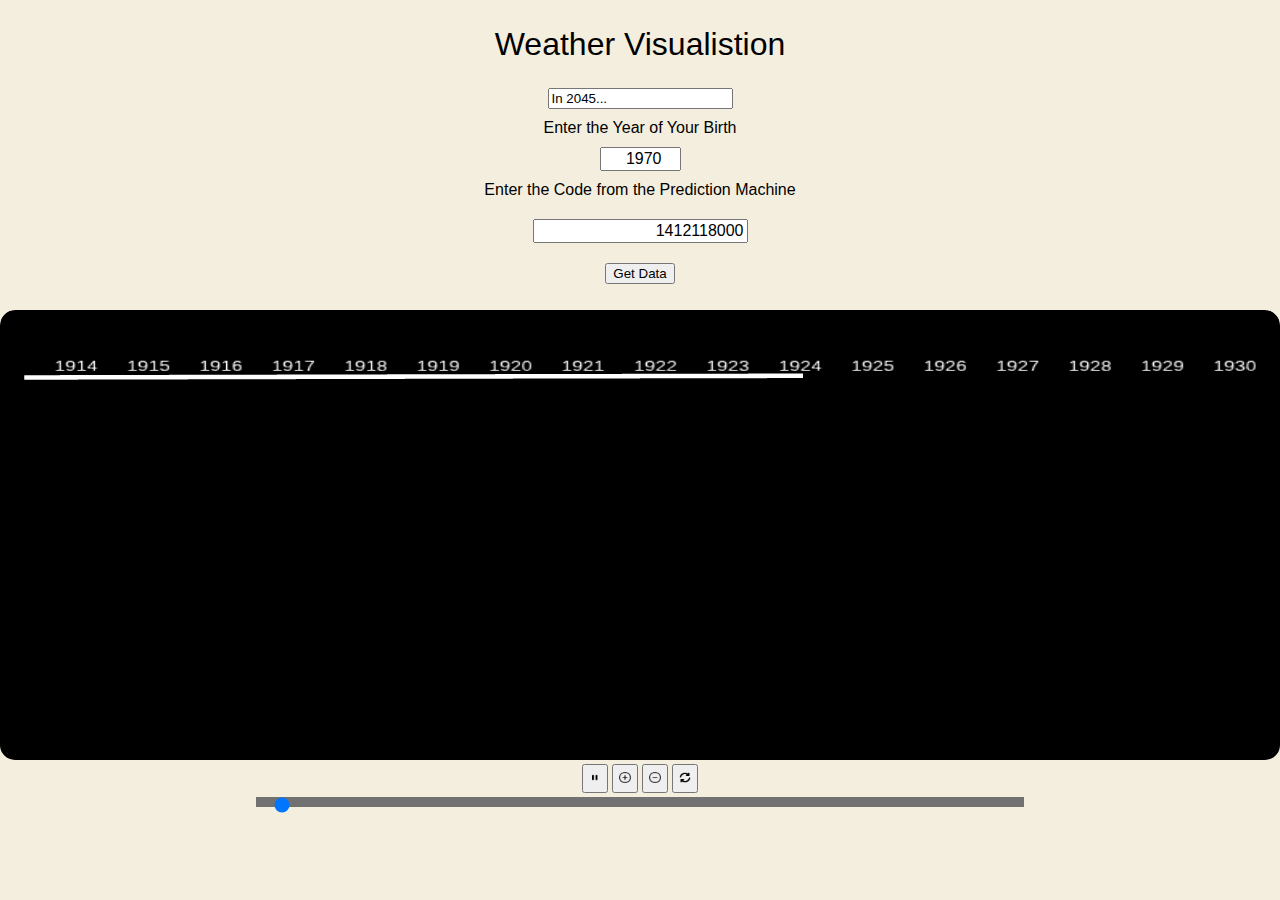
==== index.html @ 683d45dd "New site design" ====
<!DOCTYPE html>
<html>
<head lang="en">
    <meta charset="UTF-8">
    <title>Weather Data</title>

    <script type="text/javascript" src="js/three_v68.js?v=0.68"></script>
    <script type="text/javascript" src="js/jquery-1.9.0.js"></script>
    <script type="text/javascript" src="js/TrackballControls.js"></script>
    <script type="text/javascript" src="js/baseApp.js"></script>

    <script id="vertexShader" type="x-shader/x-vertex">
        varying vec2 vUv;
        void main()
        {
            vUv = uv;
            gl_Position = projectionMatrix * modelViewMatrix * vec4( position, 1.0 );
        }
    </script>

    <script id="fragmentShader" type="x-shader/x-vertex">
        varying vec2 vUv;
        uniform float intensity;
        uniform sampler2D glowTexture;
        void main()
        {
            vec4 tex = texture2D(glowTexture, vUv);
            gl_FragColor = vec4(tex.r, tex.g, tex.b, tex.a);
            gl_FragColor.a *= intensity;
        }
    </script>

    <script type="text/javascript" src="js/detector.js"></script>
    <script type="text/javascript" src="js/glowText.js"></script>
    <script type="text/javascript" src="js/climate.js"></script>

    <link rel="stylesheet" href="http://yui.yahooapis.com/pure/0.5.0/pure-min.css">
    <link href="css/climateStyles.css?v=0.1" rel="stylesheet" type="text/css">
</head>
<body id="weatherViz">
<div class="header">
    Weather Visualistion
</div>
<div class="pure-g">
    <div class="pure-u-1-3 weather centred">

    </div>
    <div class="pure-u-1-3 weather centred">
        <input id="promise" type="text" required="true">
        <p class="dataInput">Enter the Year of Your Birth</p>
        <input id="dob" type="number" min="1914" max="2014" value="1970"/>
        <p class="dataInput">Enter the Code from the Prediction Machine</p>
        <input class="dataInput" id="timeStamp" type="text" value="1412118000">
        <input class="dataInput" type="button" id="getData" value="Get Data">
        <p class="errorMsg" id="msgOutput"></p>
    </div>
    <div class="pure-u-1-3 weather centred">

    </div>
</div>
<div class="pure-g">
    <div class="pure-u-1-12">

    </div>
    <!-- Div which will hold the Output -->
    <div id="WebGL-output" class="pure-u-5-6">
        <p id="webGLError">
            Visualisations are not supported on your browser<br>
            Please use either Chrome or FireFox
        </p>
    </div>
    <div class="pure-u-1-12">

    </div>
</div>
<div class="controlButtons centred">
    <button id="play_pause" class="pure-button"><img id="playToggle" src="images/pause.png"></button>
    <button id="zoomIn" class="pure-button"><img id="zoomPlus" src="images/plus.png"></button>
    <button id="zoomOut" class="pure-button"><img id="zoomMinus" src="images/minus.png"></button>
    <button id="refresh" class="pure-button"><img src="images/refresh.png"></button>
</div>
<div class="centred">
    <input id="timeLine" type="range" min="-100" max="4000" value="0">
</div>

<div id="info">

</div>
</body>
</html>
---- css/climateStyles.css ----
/* Styles for climate change visualisations */
/* Reset */
html, body, div, span, applet, object, iframe,
h1, h2, h3, h4, h5, h6, p, blockquote, pre,
a, abbr, acronym, address, big, cite, code,
del, dfn, em, font, img, ins, kbd, q, s, samp,
small, strike, strong, sub, sup, tt, var,
dl, dt, dd, ol, ul, li,
fieldset, form, label, legend,
table, caption, tbody, tfoot, thead, tr, th, td {
    margin: 0;
    padding: 0;
    border: 0;
    outline: 0;
    font-weight: inherit;
    font-style: inherit;
    font-size: 100%;
    font-family: inherit;
    vertical-align: baseline;
}

body {
    font-family: Helvetica, Arial, sans-serif;
}
canvas {
    border-radius: 15px;
}
#WebGL-output {
    /* set margin to 0 and overflow to hidden, to go fullscreen */
    margin: 0;
    overflow: hidden;
    border-radius: 15px;
    /*border: solid 2px white;*/
}
.centred {
    text-align: center;
}
.fullWidth {
    width: 100%;
}
.userInput {
    position: absolute;
    width: 20%;
    top: 10%;
    left: 2%;
}

.weather img {
    height: 80%;
    width: 70%;
}

#weatherViz {
    background-color: #f4eede;
}
.weatherInfo {
    font-size: 1.5em;
}
.header {
    margin-top: 2%;
    margin-bottom: 2%;
    font-size: 2em;
    text-align: center;
}
#pastSubtitle,
#futureSubtitle {
    padding-left: 2%;
}
#presentSubtitle {
    padding-right: 2%;
}
.footer {
    width: 90%;
    height: 20px;
}
.dataInput {
    margin: 10px 20%;
}
.errorMsg {
    text-align: center;
    color: #ff2823;
    height: 1em;
}
#webGLError {
    text-align: center;
    font-size: 2em;
    margin: 5%;
}
#dob,
#timeStamp {
    text-align: right;
    font-size: 1em;
}
.controlButtons button {
    padding: 5px;
    width: 2%;
}
.controlButtons img {
    width: 100%;
}
input[type=range]{
    -webkit-appearance: none;
    width: 60%;
}
input[type=range]::-webkit-slider-runnable-track {
    background: #717171;
    height: 10px;
}
#info {
    padding: 2%;
    border-radius: 10px;
    background-color: whitesmoke;
    position: fixed;
    top: 45%;
    left: 45%;
    display: none;
    width: 10%;
}
.right p {
    text-align: right;
}
.noPad {
    padding: 0;
}
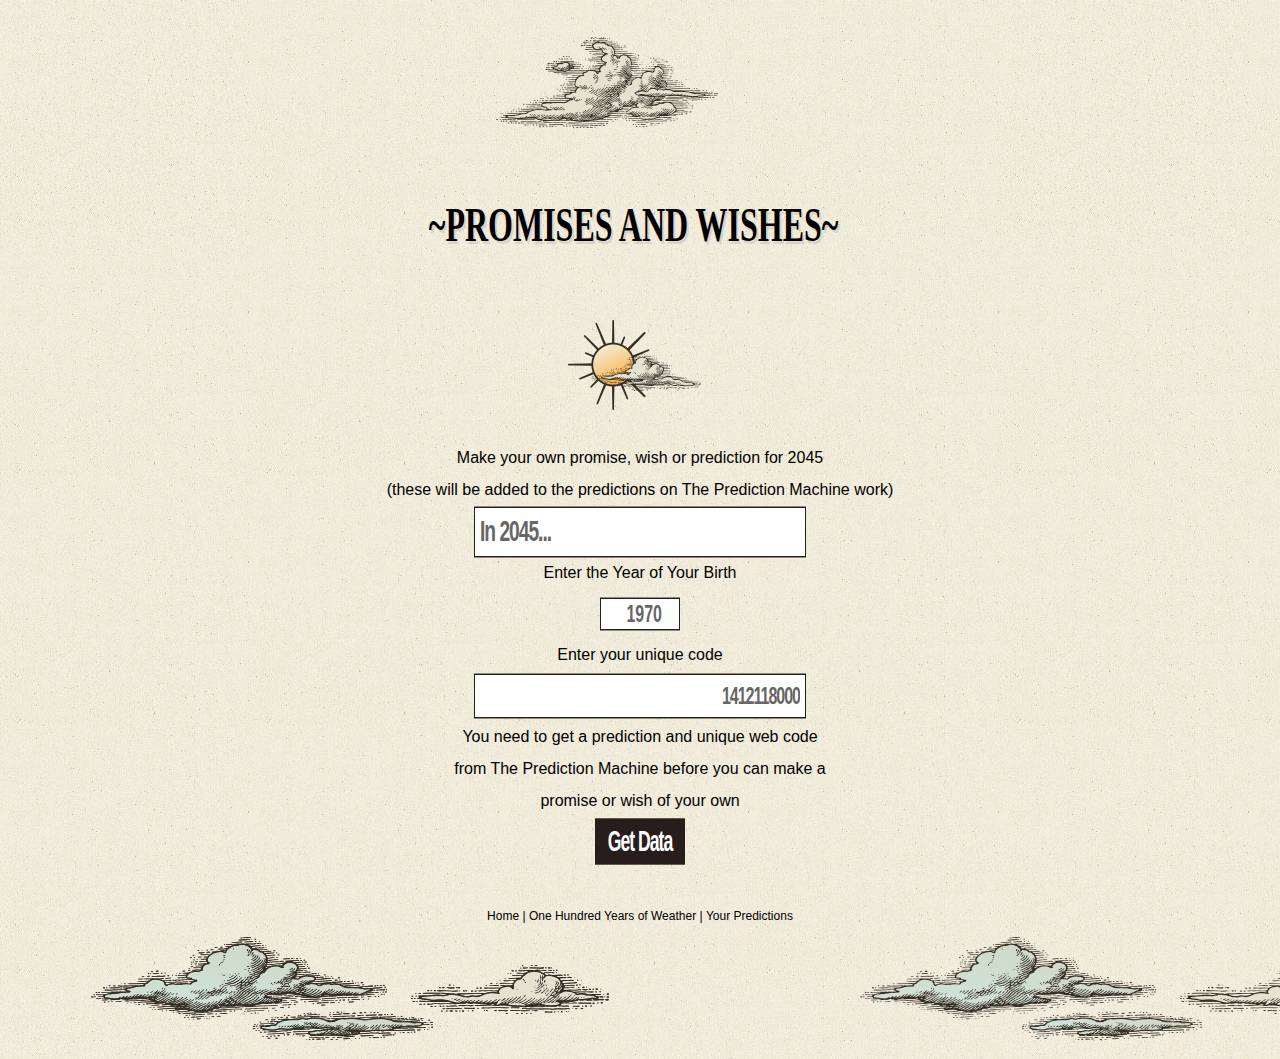
==== commit 33551628: "Completed new site design" ====
--- a/index.html
+++ b/index.html
@@ -2,89 +2,64 @@
 <html>
 <head lang="en">
     <meta charset="UTF-8">
-    <title>Weather Data</title>
+    <title>Promises and Wishes</title>
 
-    <script type="text/javascript" src="js/three_v68.js?v=0.68"></script>
     <script type="text/javascript" src="js/jquery-1.9.0.js"></script>
-    <script type="text/javascript" src="js/TrackballControls.js"></script>
-    <script type="text/javascript" src="js/baseApp.js"></script>
+    <script type="text/javascript" src="js/validate.js"></script>
 
-    <script id="vertexShader" type="x-shader/x-vertex">
-        varying vec2 vUv;
-        void main()
-        {
-            vUv = uv;
-            gl_Position = projectionMatrix * modelViewMatrix * vec4( position, 1.0 );
-        }
-    </script>
-
-    <script id="fragmentShader" type="x-shader/x-vertex">
-        varying vec2 vUv;
-        uniform float intensity;
-        uniform sampler2D glowTexture;
-        void main()
-        {
-            vec4 tex = texture2D(glowTexture, vUv);
-            gl_FragColor = vec4(tex.r, tex.g, tex.b, tex.a);
-            gl_FragColor.a *= intensity;
-        }
-    </script>
-
-    <script type="text/javascript" src="js/detector.js"></script>
-    <script type="text/javascript" src="js/glowText.js"></script>
-    <script type="text/javascript" src="js/climate.js"></script>
-
+    <link rel="stylesheet" href="font-awesome/css/font-awesome.min.css">
     <link rel="stylesheet" href="http://yui.yahooapis.com/pure/0.5.0/pure-min.css">
     <link href="css/climateStyles.css?v=0.1" rel="stylesheet" type="text/css">
 </head>
-<body id="weatherViz">
-<div class="header">
-    Weather Visualistion
-</div>
-<div class="pure-g">
-    <div class="pure-u-1-3 weather centred">
+
+<body class="sandy">
+
+<div class="pure-g banner">
+    <div class="pure-u-1-6">
 
     </div>
-    <div class="pure-u-1-3 weather centred">
-        <input id="promise" type="text" required="true">
-        <p class="dataInput">Enter the Year of Your Birth</p>
-        <input id="dob" type="number" min="1914" max="2014" value="1970"/>
-        <p class="dataInput">Enter the Code from the Prediction Machine</p>
-        <input class="dataInput" id="timeStamp" type="text" value="1412118000">
-        <input class="dataInput" type="button" id="getData" value="Get Data">
-        <p class="errorMsg" id="msgOutput"></p>
+    <div class="pure-u-1-6 centred">
+        <img src="images/cloud.png">
     </div>
-    <div class="pure-u-1-3 weather centred">
+    <div class="pure-u-1-3 centred">
+        <p id="promiseTitle">
+            ~PROMISES AND WISHES~
+        </p>
+    </div>
+    <div class="pure-u-1-6 centred">
+        <img src="images/sunCentre.png">
+    </div>
+    <div class="pure-u-1-6">
 
     </div>
 </div>
-<div class="pure-g">
-    <div class="pure-u-1-12">
 
-    </div>
-    <!-- Div which will hold the Output -->
-    <div id="WebGL-output" class="pure-u-5-6">
-        <p id="webGLError">
-            Visualisations are not supported on your browser<br>
-            Please use either Chrome or FireFox
-        </p>
-    </div>
-    <div class="pure-u-1-12">
-
-    </div>
-</div>
-<div class="controlButtons centred">
-    <button id="play_pause" class="pure-button"><img id="playToggle" src="images/pause.png"></button>
-    <button id="zoomIn" class="pure-button"><img id="zoomPlus" src="images/plus.png"></button>
-    <button id="zoomOut" class="pure-button"><img id="zoomMinus" src="images/minus.png"></button>
-    <button id="refresh" class="pure-button"><img src="images/refresh.png"></button>
-</div>
-<div class="centred">
-    <input id="timeLine" type="range" min="-100" max="4000" value="0">
+<div id="formPredict" class="centred">
+    <p>
+        Make your own promise, wish or prediction for 2045<br>
+        (these will be added to the predictions on The Prediction Machine work)
+    </p>
+    <input id="promise" type="text" required="true" maxlength="80">
+    <p>Enter the Year of Your Birth</p>
+    <input id="dob" type="number" min="1914" max="2014" value="1970"/>
+    <p>Enter your unique code</p>
+    <input id="timeStamp" type="text" value="1412118000" maxlength="10">
+    <p id="instruct">
+        You need to get a prediction and unique web code from The Prediction Machine before you can make a promise or wish of your own
+    </p>
+    <input type="button" id="getData" value="Get Data">
+    <p class="errorMsg" id="msgOutput"></p>
 </div>
 
-<div id="info">
-
+<div id="footerLinks" class="centred">
+    <ul>
+        <li><span>Home |</span></li>
+        <li><span>One Hundred Years of Weather |</span></li>
+        <li><span>Your Predictions</span></li>
+    </ul>
+</div>
+<div id="footerImage">
+    <span><img src="images/footerClouds.png"></span>
 </div>
 </body>
 </html>--- a/css/climateStyles.css
+++ b/css/climateStyles.css
@@ -20,7 +20,7 @@
 }
 
 body {
-    font-family: Helvetica, Arial, sans-serif;
+    font-family: Georgia, Arial, Helvetica, sans-serif;
 }
 canvas {
     border-radius: 15px;
@@ -35,6 +35,9 @@
 .centred {
     text-align: center;
 }
+.autoCentred {
+    margin: 0 auto;
+}
 .fullWidth {
     width: 100%;
 }
@@ -44,12 +47,20 @@
     top: 10%;
     left: 2%;
 }
-
+.banner {
+    margin: 2% 2% 1% 1%;
+}
+.sandy {
+    background-image: url("../images/sandyBackground.jpg");
+}
 .weather img {
     height: 80%;
     width: 70%;
 }
-
+.weather p {
+    margin: 1% 0;
+    line-height: 150%;
+}
 #weatherViz {
     background-color: #f4eede;
 }
@@ -100,11 +111,38 @@
 }
 input[type=range]{
     -webkit-appearance: none;
-    width: 60%;
+    width: 80%;
 }
 input[type=range]::-webkit-slider-runnable-track {
     background: #717171;
     height: 10px;
+}
+input[type=text] {
+    width: 25%;
+    transform: scaleY(1.5);
+    font-size: 1.2em;
+    font-weight: bold;
+    color: #666;
+    border: 1px solid #271d1b;
+    padding: 5px;
+    letter-spacing: -1px;
+}
+input[type=button] {
+    background: #271d1b;
+    border: 1px solid #271d1b;
+    color: #ffffff;
+    font-size: 1.1em;
+    padding: 2px 12px;
+    font-weight: bold;
+    letter-spacing: -1px;
+    transform: scaleY(1.7);
+}
+input[type=number] {
+    transform: scaleY(1.5);
+    font-size: 1.2em;
+    font-weight: bold;
+    color: #666;
+    border: 1px solid #271d1b;
 }
 #info {
     padding: 2%;
@@ -122,3 +160,48 @@
 .noPad {
     padding: 0;
 }
+#promiseTitle,
+#predictionTitle {
+    margin: 5% 0;
+    font-weight: bold;
+    font-size: 2em;
+    font-family: birch-std;
+    text-shadow: 2px 2px 0 rgba(185, 173, 170, 0.4);
+    transform: scaleY(1.5);
+}
+#footerSocial {
+    font-size: 1.5em;
+}
+#footerSocial ul li {
+    display: inline;
+}
+#footerLinks {
+    margin-top: 2%;
+    font-size: 0.75em;
+}
+#footerLinks ul li {
+    display: inline;
+}
+#formPredict {
+    line-height: 200%;
+}
+#formPredict p {
+    margin: 0.7% auto;
+}
+#instruct {
+    width: 30%;
+}
+#footerImage {
+    background-image: url("../images/footerClouds.png");
+}
+#predictContainer {
+    width: 80%;
+}
+#predictThanks {
+    margin-bottom: 2%;
+}
+#back,
+#next {
+    border: none;
+    background: transparent;
+}